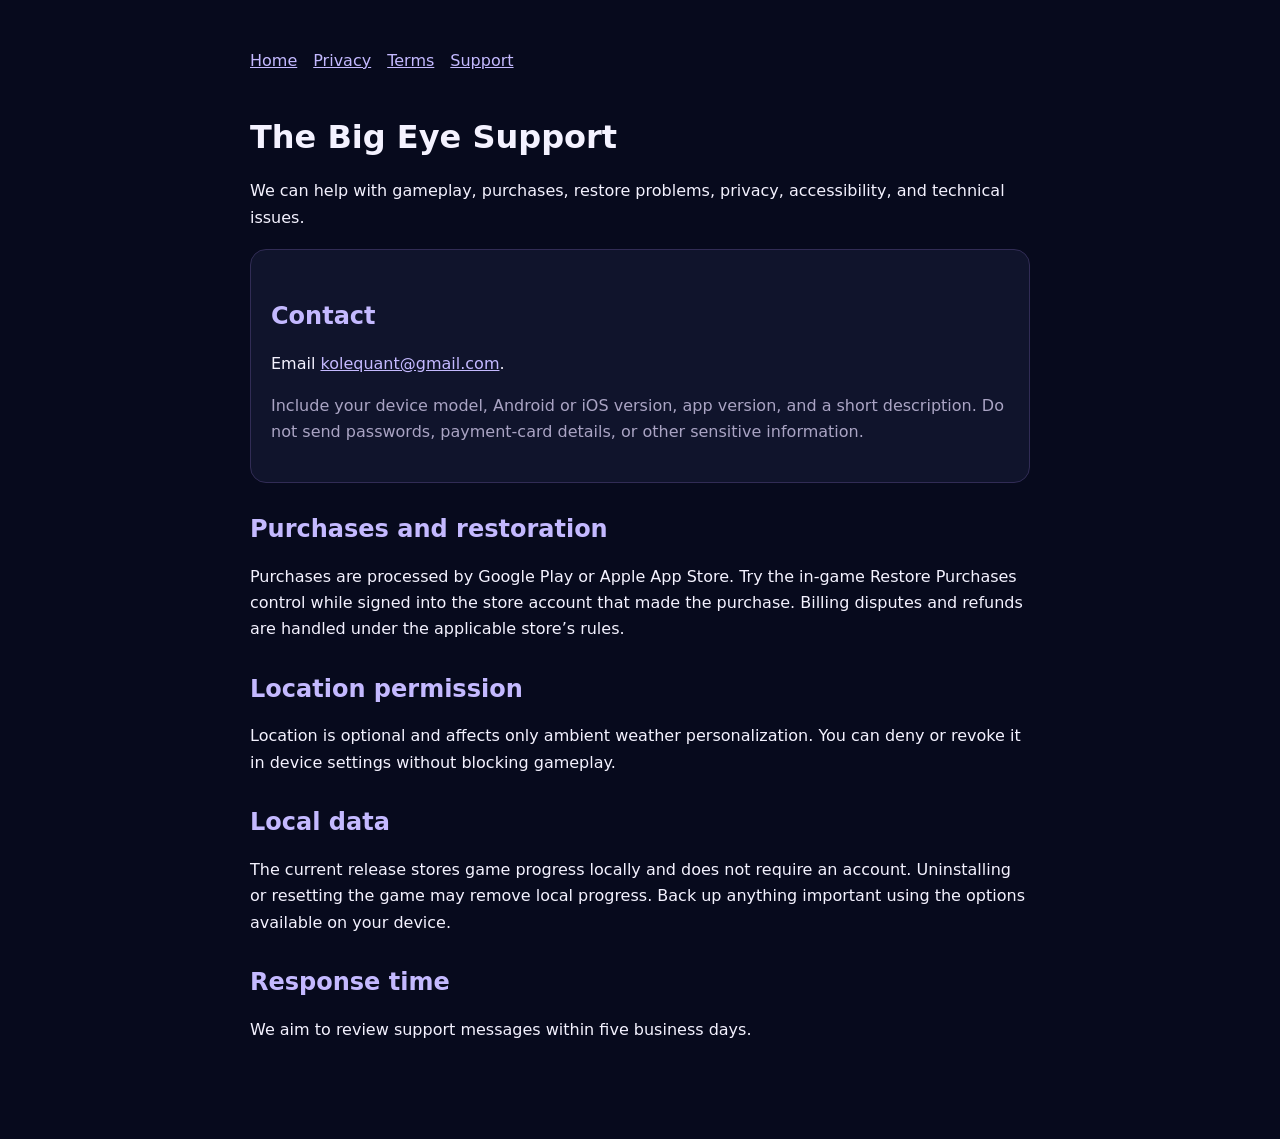
==== support.html @ 62230be1 "Add support.html" ====
<!doctype html><html lang="en"><head><meta charset="utf-8"><meta name="viewport" content="width=device-width,initial-scale=1"><title>The Big Eye Support</title><link rel="stylesheet" href="./styles.css"></head><body><main><nav aria-label="Legal and support"><a href="./index.html">Home</a><a href="./privacy-policy.html">Privacy</a><a href="./terms-of-use.html">Terms</a><a href="./support.html">Support</a></nav><h1>The Big Eye Support</h1><p>We can help with gameplay, purchases, restore problems, privacy, accessibility, and technical issues.</p><div class="card"><h2>Contact</h2><p>Email <a href="mailto:kolequant@gmail.com">kolequant@gmail.com</a>.</p><p class="muted">Include your device model, Android or iOS version, app version, and a short description. Do not send passwords, payment-card details, or other sensitive information.</p></div><h2>Purchases and restoration</h2><p>Purchases are processed by Google Play or Apple App Store. Try the in-game Restore Purchases control while signed into the store account that made the purchase. Billing disputes and refunds are handled under the applicable store’s rules.</p><h2>Location permission</h2><p>Location is optional and affects only ambient weather personalization. You can deny or revoke it in device settings without blocking gameplay.</p><h2>Local data</h2><p>The current release stores game progress locally and does not require an account. Uninstalling or resetting the game may remove local progress. Back up anything important using the options available on your device.</p><h2>Response time</h2><p>We aim to review support messages within five business days.</p></main></body></html>
---- styles.css ----
:root{color-scheme:dark;font:16px/1.65 system-ui,-apple-system,BlinkMacSystemFont,"Segoe UI",sans-serif;background:#070a1d;color:#f4f2ff}*{box-sizing:border-box}body{margin:0}main{width:min(780px,calc(100% - 40px));margin:auto;padding:48px 0 80px}nav{display:flex;flex-wrap:wrap;gap:16px;margin-bottom:44px}a{color:#c4b9ff}h1,h2{line-height:1.2}h2{margin-top:2rem;color:#c4b9ff}.updated,.muted{color:#aaa4c4}.card{padding:20px;border:1px solid #312c55;border-radius:16px;background:#10142c;margin:18px 0}.button{display:inline-block;padding:10px 16px;border-radius:999px;background:#6f57d9;color:white;text-decoration:none;font-weight:700}
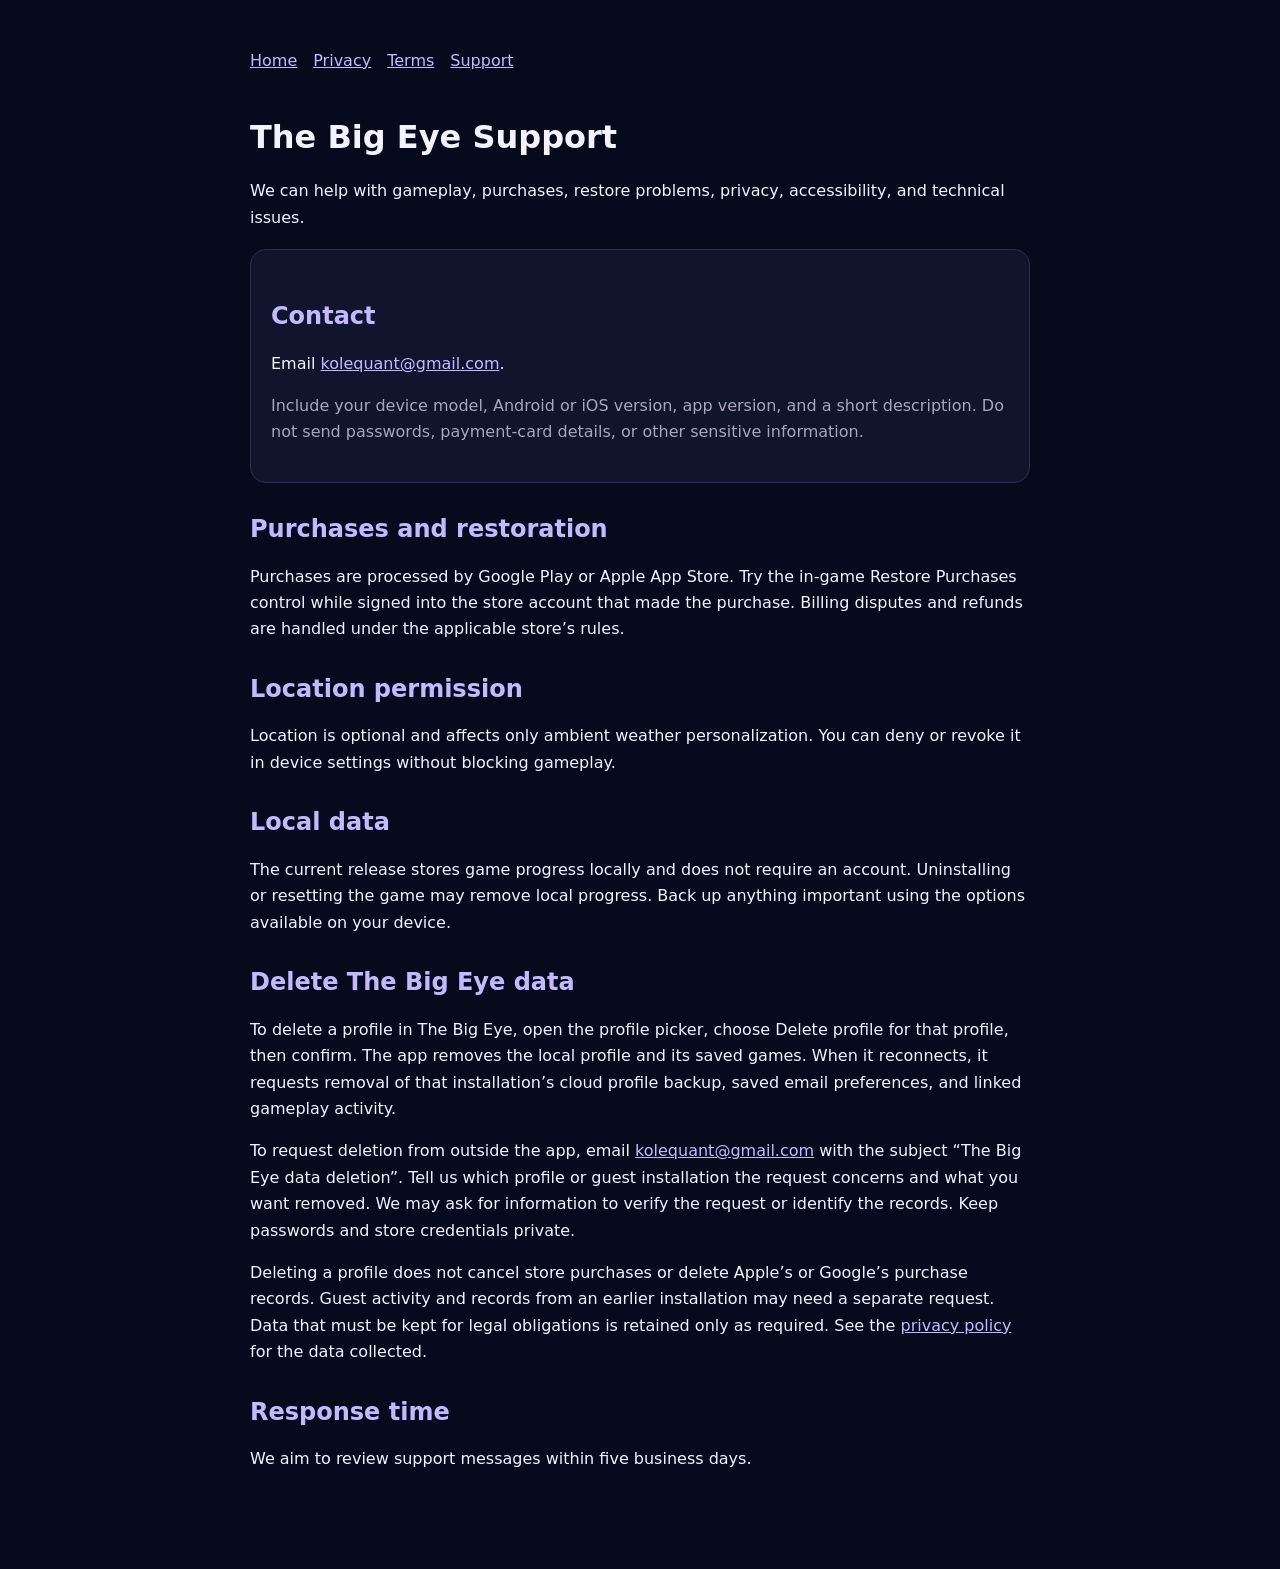
==== commit dd534b93: "Explain how players can request data deletion" ====
--- a/support.html
+++ b/support.html
@@ -1 +1 @@
-<!doctype html><html lang="en"><head><meta charset="utf-8"><meta name="viewport" content="width=device-width,initial-scale=1"><title>The Big Eye Support</title><link rel="stylesheet" href="./styles.css"></head><body><main><nav aria-label="Legal and support"><a href="./index.html">Home</a><a href="./privacy-policy.html">Privacy</a><a href="./terms-of-use.html">Terms</a><a href="./support.html">Support</a></nav><h1>The Big Eye Support</h1><p>We can help with gameplay, purchases, restore problems, privacy, accessibility, and technical issues.</p><div class="card"><h2>Contact</h2><p>Email <a href="mailto:kolequant@gmail.com">kolequant@gmail.com</a>.</p><p class="muted">Include your device model, Android or iOS version, app version, and a short description. Do not send passwords, payment-card details, or other sensitive information.</p></div><h2>Purchases and restoration</h2><p>Purchases are processed by Google Play or Apple App Store. Try the in-game Restore Purchases control while signed into the store account that made the purchase. Billing disputes and refunds are handled under the applicable store’s rules.</p><h2>Location permission</h2><p>Location is optional and affects only ambient weather personalization. You can deny or revoke it in device settings without blocking gameplay.</p><h2>Local data</h2><p>The current release stores game progress locally and does not require an account. Uninstalling or resetting the game may remove local progress. Back up anything important using the options available on your device.</p><h2>Response time</h2><p>We aim to review support messages within five business days.</p></main></body></html>+<!doctype html><html lang="en"><head><meta charset="utf-8"><meta name="viewport" content="width=device-width,initial-scale=1"><title>The Big Eye Support</title><link rel="stylesheet" href="./styles.css"></head><body><main><nav aria-label="Legal and support"><a href="./index.html">Home</a><a href="./privacy-policy.html">Privacy</a><a href="./terms-of-use.html">Terms</a><a href="./support.html">Support</a></nav><h1>The Big Eye Support</h1><p>We can help with gameplay, purchases, restore problems, privacy, accessibility, and technical issues.</p><div class="card"><h2>Contact</h2><p>Email <a href="mailto:kolequant@gmail.com">kolequant@gmail.com</a>.</p><p class="muted">Include your device model, Android or iOS version, app version, and a short description. Do not send passwords, payment-card details, or other sensitive information.</p></div><h2>Purchases and restoration</h2><p>Purchases are processed by Google Play or Apple App Store. Try the in-game Restore Purchases control while signed into the store account that made the purchase. Billing disputes and refunds are handled under the applicable store’s rules.</p><h2>Location permission</h2><p>Location is optional and affects only ambient weather personalization. You can deny or revoke it in device settings without blocking gameplay.</p><h2>Local data</h2><p>The current release stores game progress locally and does not require an account. Uninstalling or resetting the game may remove local progress. Back up anything important using the options available on your device.</p><section id="delete-data"><h2>Delete The Big Eye data</h2><p>To delete a profile in The Big Eye, open the profile picker, choose Delete profile for that profile, then confirm. The app removes the local profile and its saved games. When it reconnects, it requests removal of that installation’s cloud profile backup, saved email preferences, and linked gameplay activity.</p><p>To request deletion from outside the app, email <a href="mailto:kolequant@gmail.com?subject=The%20Big%20Eye%20data%20deletion">kolequant@gmail.com</a> with the subject “The Big Eye data deletion”. Tell us which profile or guest installation the request concerns and what you want removed. We may ask for information to verify the request or identify the records. Keep passwords and store credentials private.</p><p>Deleting a profile does not cancel store purchases or delete Apple’s or Google’s purchase records. Guest activity and records from an earlier installation may need a separate request. Data that must be kept for legal obligations is retained only as required. See the <a href="./privacy-policy.html">privacy policy</a> for the data collected.</p></section><h2>Response time</h2><p>We aim to review support messages within five business days.</p></main></body></html>
